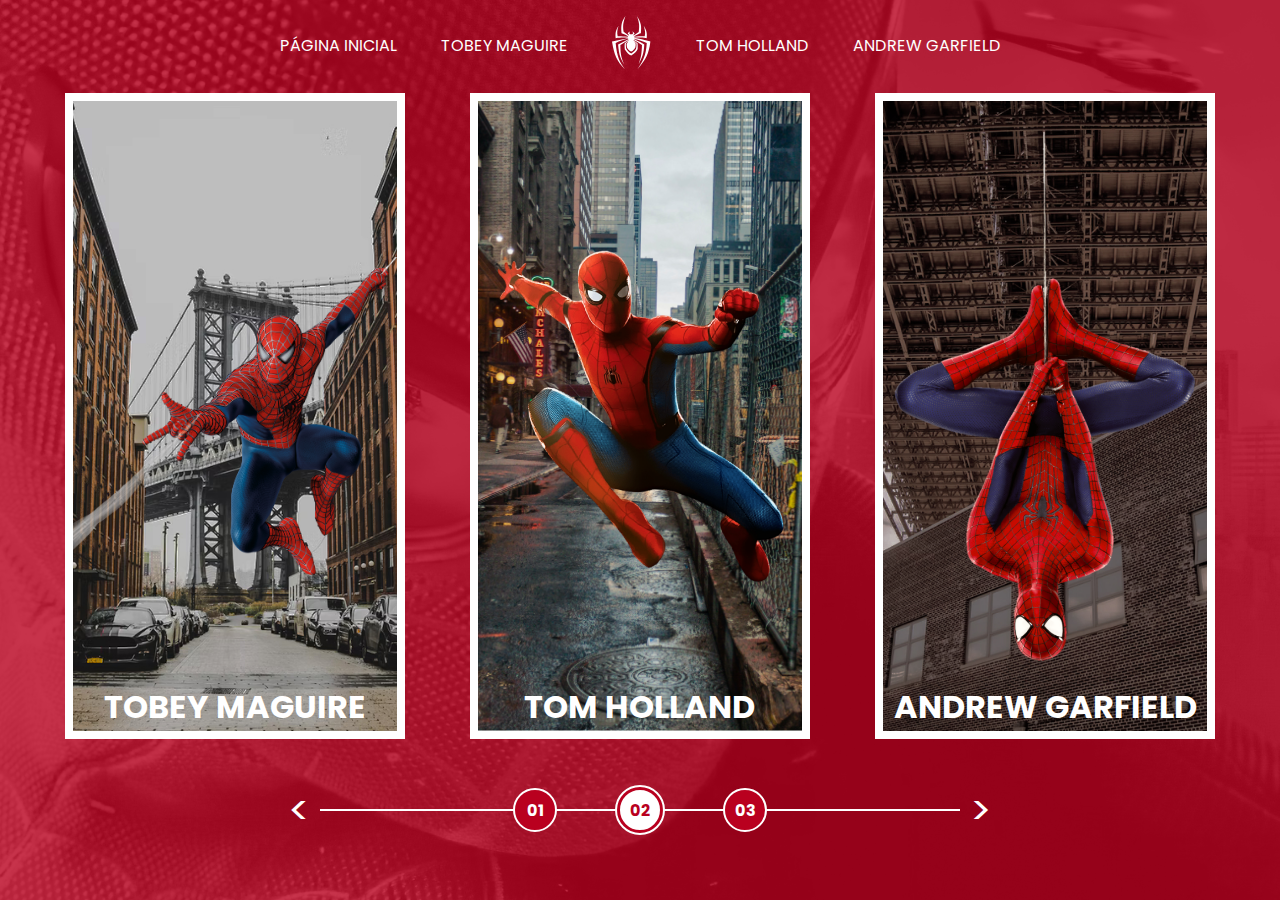
==== index.html @ ee90ee9b "Home page live 01" ====
<!DOCTYPE html>
<html lang="pt-br">
<head>
  <meta charset="UTF-8">
  <meta http-equiv="X-UA-Compatible" content="IE=edge">
  <meta name="viewport" content="width=device-width, initial-scale=1.0">
  <link rel="stylesheet" href="/assets/css/home-page-styles.css">
  <script defer src="/assets/scripts/card-hover-animation.js"></script>
  <title>Spider Man | Multiverso</title>
</head>
<body>
  <nav class="s-menu">
    <ul>
      <li class="s-menu__item">
        <a href="/" class="s-menu__link">Página Inicial</a>
      </li>
      <li class="s-menu__item">
        <a href="#" class="s-menu__link">Tobey Maguire</a>
      </li>
      <li class=" s-menu__item s-menu__icon">
        <img src="/assets/images/icons/spider.svg" alt="Spider-Man Multiverse">
      </li>
      <li class="s-menu__item">
        <a href="#" class="s-menu__link">Tom Holland</a>
      </li>
      <li class="s-menu__item">
        <a href="#" class="s-menu__link">Andrew Garfield</a>
      </li>
    </ul>
  </nav>
  <div class="s-container">
    <a href="./pages/tobey-maguire/spiderman1.html" id="spider-man-01" class="s-card">
      <img class="s-card__background" src="/assets/images/pic-sm-bg-01.jpg">
      <img class="s-card__image" src="/assets/images/spider-man-01.png" alt="Tobey Maguire">
      <h2 class="s-card__title">Tobey Maguire</h2>
    </a>
    <a href="./pages/tom-holland/spiderman1.html" id="spider-man-02" class="s-card">
      <img class="s-card__background" src="/assets/images/pic-sm-bg-02.jpg">
      <img class="s-card__image" src="/assets/images/spider-man-02.png" alt="Tom Holland">
      <h2 class="s-card__title">Tom Holland</h2>
    </a>
    <a href="./pages/andrew-garfield/spiderman1.html" id="spider-man-03" class="s-card">
      <img class="s-card__background" src="/assets/images/pic-sm-bg-03.jpg">
      <img class="s-card__image" src="/assets/images/spider-man-03.png" alt="Andrew Garfield">
      <h2 class="s-card__title">Andrew Garfield</h2>
    </a>
  </div>
  <div class="s-controller">
    <div class="s-controller__button">
      01
    </div>
    <div class="s-controller__button s-controller__button--active">
      02
    </div>
    <div class="s-controller__button">
      03
    </div>
    <div class="s-controller__line"></div>
  </div>
</body>
</html>
---- assets/css/home-page-styles.css ----
@import url('/assets/css/reset.css');
@import url('/assets/css/global.css');

body {
  background-color: var(--primary-color);
}

body::before {
  content: "";
  background-image: url('/assets/images/spider-man-background.jpg');
  background-repeat: no-repeat;
  background-position: center;
  background-size: cover;
  width: 100%;
  height: 100%;
  position: absolute;
  opacity: .2;
  transition: background-image 1s ease-in-out, opacity 1s ease-in-out;
}

.s-menu {
  padding: 1rem 0;
  width: 100%;
  text-align: center;
  position: relative;
}

.s-menu__item {
  display: inline-block;
  text-transform: uppercase;
  margin: 0 1.25rem;
}

.s-menu__icon {
  width: 2.5rem;
  margin: 0 1.25rem;
  vertical-align: middle;
}


.s-menu__link {
  text-decoration: none;
}

.s-container {
  position: relative;
  display: flex;
  /*flex-direction: row;*/
  align-items: center;
  justify-content: space-evenly;
}


.s-card {
  border: 0.5rem solid white;
  width: calc(100% / 3 - 8%);
  height: 70vh;
  position: relative;
  transition: background-color 1s ease-in-out, filter .5s ease-in-out;
}


.s-card__background {
  width: 100%;
  height: 100%;
  object-fit: cover;
  position: absolute;
  opacity: 1;
  transition: opacity 1s ease-in-out; 
}

.s-card__image {
  width: 100%;
  height: 100%;
  object-fit: contain;
  transition: 1s ease-in-out;
  position: relative;
}

.s-card__title {
  font-size: 2rem;
  text-transform: uppercase;
  text-align: center;
  position: absolute;
  width: 100%;
  bottom: 0;
  transition: bottom 1s ease-in-out;
}

.s-controller {
  position: relative;
  display: flex;
  justify-content: center;
  align-items: center;
  margin-top: 3rem;
}

.s-controller__button {
  display: flex;
  align-items: center;
  justify-content: center;
  width: 2.5rem;
  height: 2.5rem;
  border: 2px solid white;
  border-radius: 50%;
  background-color: var(--primary-color);
  text-align: center;
  font-size: 1rem;
  font-weight: bold;
  cursor: pointer;
  transition: transform 0.3s ease-in-out; 
  z-index: 1;
}

.s-controller__line {
  background-color: white;
  width: 50%;
  height: 2px;
  position: absolute;
}

.s-controller__button:nth-child(2) {
  margin: 0 3.75rem;
}

.s-controller__button:hover {
  transform: scale(1.1);
}

.s-controller__button--active {
  color: var(--primary-color);
  background-color: white;
  border: 3px solid var(--primary-color);
  outline: 2px solid white;
}



.s-controller__line::before {
  content: "<";
  left: -2rem;
}

.s-controller__line::after {
  content: ">";
  right: -2rem;
}

.s-controller__line::before, .s-controller__line::after {
  font-size: 2.5rem;
  position: absolute;
  bottom: -1.8rem;
}

/* Hover Animation */

.s-card--hovered .s-card__background {
  cursor: pointer;
  opacity: 0;
}

.s-card--hovered .s-card__image {
  transform: scale(1.4);
  filter: drop-shadow(30px 10px 4px rgba(0, 0, 0, .5));
}

.s-card--hovered .s-card__title {
  bottom: 50%;
}

body#spider-man-01-hovered::before {
  background-image: url('/assets/images/pic-sm-bg-01.jpg');
}

body#spider-man-02-hovered::before {
  background-image: url('/assets/images/pic-sm-bg-02.jpg');
}

body#spider-man-03-hovered::before {
  background-image: url('/assets/images/pic-sm-bg-03.jpg');
}

body[id^="spider-man-"]::before {
  opacity: 1;
}

body[id^="spider-man-"] .s-card:not(.s-card--hovered) {
  filter: grayscale(100%);
}
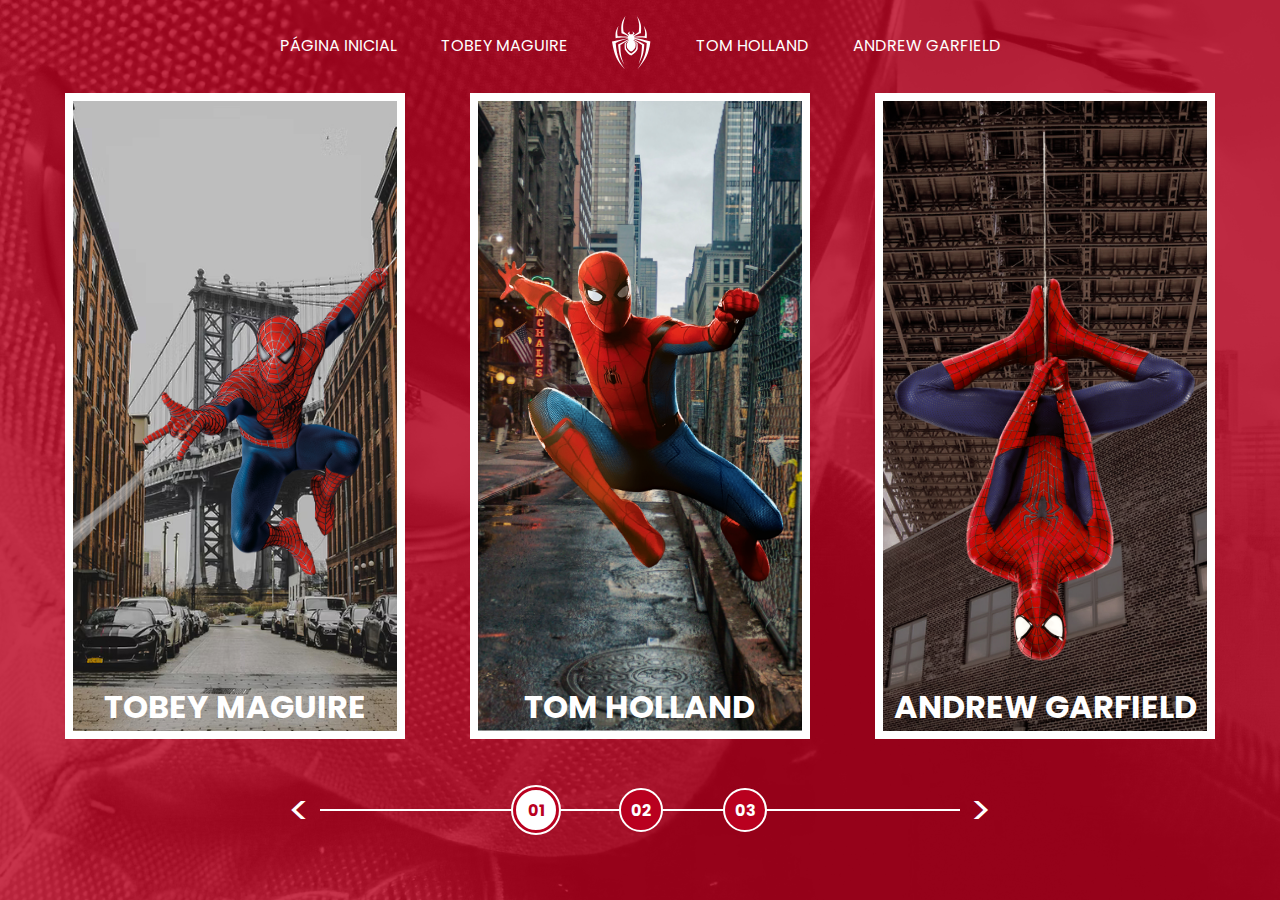
==== commit 847c838a: "Changed the icon in home-page-styles" ====
--- a/index.html
+++ b/index.html
@@ -46,10 +46,10 @@
     </a>
   </div>
   <div class="s-controller">
-    <div class="s-controller__button">
+    <div class="s-controller__button s-controller__button--active">
       01
     </div>
-    <div class="s-controller__button s-controller__button--active">
+    <div class="s-controller__button ">
       02
     </div>
     <div class="s-controller__button">
--- a/assets/css/home-page-styles.css
+++ b/assets/css/home-page-styles.css
@@ -130,8 +130,8 @@
 .s-controller__button--active {
   color: var(--primary-color);
   background-color: white;
-  border: 3px solid var(--primary-color);
-  outline: 2px solid white;
+  border: 0.1875rem solid var(--primary-color);
+  outline: 0.125rem solid white;
 }
 
 
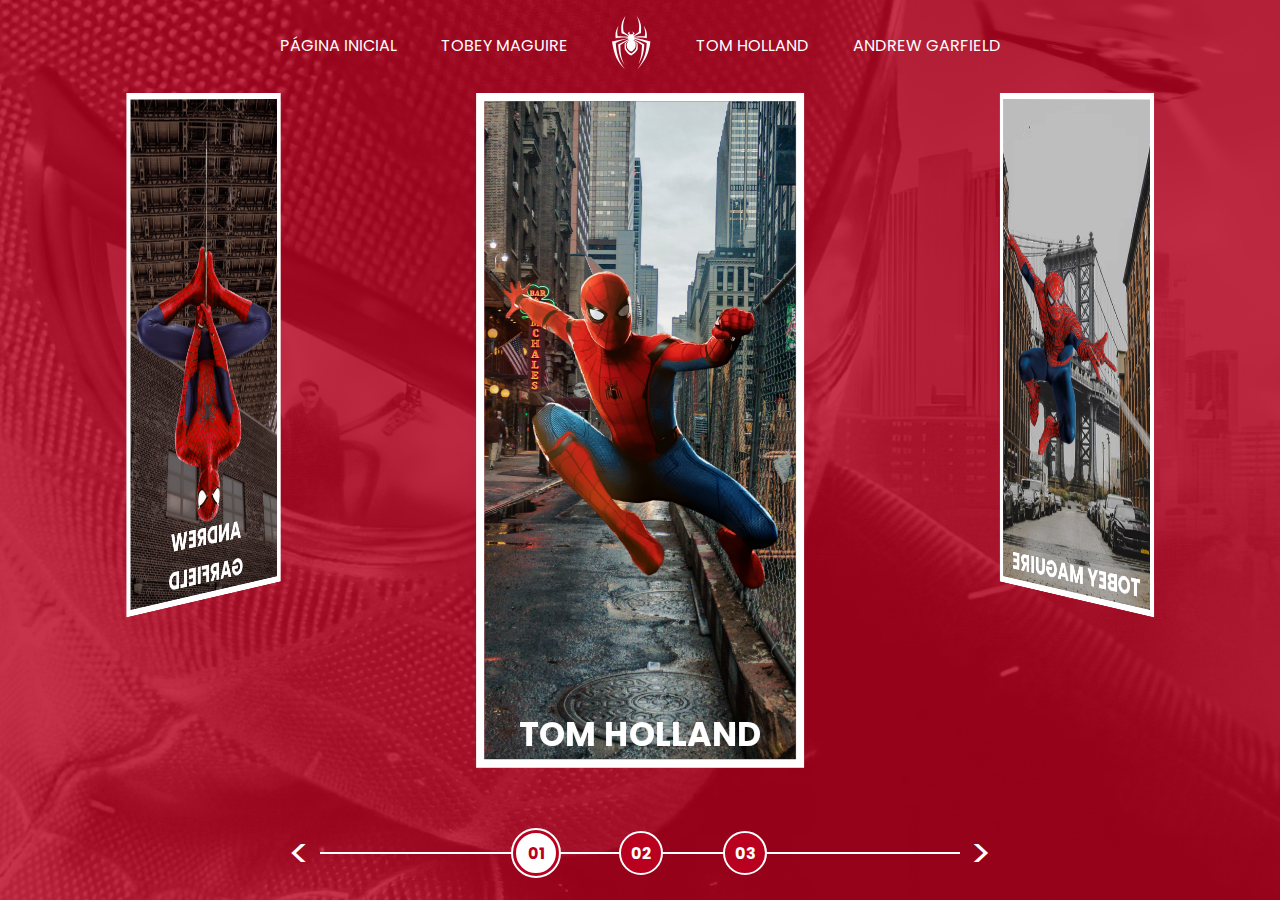
==== commit ea0c2310: "I made modification in the photos and created a carousel 3D" ====
--- a/index.html
+++ b/index.html
@@ -5,7 +5,8 @@
   <meta http-equiv="X-UA-Compatible" content="IE=edge">
   <meta name="viewport" content="width=device-width, initial-scale=1.0">
   <link rel="stylesheet" href="/assets/css/home-page-styles.css">
-  <script defer src="/assets/scripts/card-hover-animation.js"></script>
+  <link rel="shortcut icon" href="./assets/images/icons/spider.svg" type="image/x-icon">
+  <script defer src="/assets/scripts/script.js"></script>
   <title>Spider Man | Multiverso</title>
 </head>
 <body>
@@ -29,30 +30,32 @@
     </ul>
   </nav>
   <div class="s-container">
-    <a href="./pages/tobey-maguire/spiderman1.html" id="spider-man-01" class="s-card">
-      <img class="s-card__background" src="/assets/images/pic-sm-bg-01.jpg">
-      <img class="s-card__image" src="/assets/images/spider-man-01.png" alt="Tobey Maguire">
-      <h2 class="s-card__title">Tobey Maguire</h2>
-    </a>
-    <a href="./pages/tom-holland/spiderman1.html" id="spider-man-02" class="s-card">
-      <img class="s-card__background" src="/assets/images/pic-sm-bg-02.jpg">
-      <img class="s-card__image" src="/assets/images/spider-man-02.png" alt="Tom Holland">
-      <h2 class="s-card__title">Tom Holland</h2>
-    </a>
-    <a href="./pages/andrew-garfield/spiderman1.html" id="spider-man-03" class="s-card">
-      <img class="s-card__background" src="/assets/images/pic-sm-bg-03.jpg">
-      <img class="s-card__image" src="/assets/images/spider-man-03.png" alt="Andrew Garfield">
-      <h2 class="s-card__title">Andrew Garfield</h2>
-    </a>
+    <div class="s-card-carousel" style="transform: translateZ(-40vw) rotateY(0deg);">
+      <a href="./pages/tom-holland/spiderman1.html" id="spider-man-01" class="s-card">
+        <img class="s-card__background" src="/assets/images/pic-sm-bg-01.jpg">
+        <img class="s-card__image" src="/assets/images/spider-man-01.png" alt="Tom Holland">
+        <h2 class="s-card__title">Tom Holland</h2>
+      </a>
+      <a href="./pages/tobey-maguire/spiderman1.html" id="spider-man-02" class="s-card">
+        <img class="s-card__background" src="/assets/images/pic-sm-bg-02.jpg">
+        <img class="s-card__image" src="/assets/images/spider-man-02.png" alt="Tobey Maguire">
+        <h2 class="s-card__title">Tobey Maguire</h2>
+      </a>
+      <a href="./pages/andrew-garfield/spiderman1.html" id="spider-man-03" class="s-card">
+        <img class="s-card__background" src="/assets/images/pic-sm-bg-03.jpg">
+        <img class="s-card__image" src="/assets/images/spider-man-03.png" alt="Andrew Garfield">
+        <h2 class="s-card__title">Andrew Garfield</h2>
+      </a>
+    </div>
   </div>
   <div class="s-controller">
-    <div class="s-controller__button s-controller__button--active">
+    <div id="1" onclick="selectCarouselItem(this)" class="s-controller__button s-controller__button--active">
       01
     </div>
-    <div class="s-controller__button ">
+    <div id="2" onclick="selectCarouselItem(this)" class="s-controller__button ">
       02
     </div>
-    <div class="s-controller__button">
+    <div id="3" onclick="selectCarouselItem(this)" class="s-controller__button">
       03
     </div>
     <div class="s-controller__line"></div>
--- a/assets/css/home-page-styles.css
+++ b/assets/css/home-page-styles.css
@@ -48,17 +48,29 @@
   /*flex-direction: row;*/
   align-items: center;
   justify-content: space-evenly;
+  perspective: 3000px;
 }
 
 
 .s-card {
   border: 0.5rem solid white;
-  width: calc(100% / 3 - 8%);
+  width: 100%;
   height: 70vh;
-  position: relative;
+  position: absolute;
   transition: background-color 1s ease-in-out, filter .5s ease-in-out;
 }
 
+.s-card:nth-child(1) {
+  transform: rotateY(0deg) translateZ(50vw);
+}
+
+.s-card:nth-child(2) {
+  transform: rotateY(120deg) translateZ(50vw);
+}
+
+.s-card:nth-child(3) {
+  transform: rotateY(240deg) translateZ(50vw);
+}
 
 .s-card__background {
   width: 100%;
@@ -88,11 +100,13 @@
 }
 
 .s-controller {
-  position: relative;
+  position: absolute;
   display: flex;
   justify-content: center;
   align-items: center;
   margin-top: 3rem;
+  bottom: 1.5rem;
+  width: 100%;
 }
 
 .s-controller__button {
@@ -134,8 +148,6 @@
   outline: 0.125rem solid white;
 }
 
-
-
 .s-controller__line::before {
   content: "<";
   left: -2rem;
@@ -186,4 +198,12 @@
 
 body[id^="spider-man-"] .s-card:not(.s-card--hovered) {
   filter: grayscale(100%);
+}
+
+.s-card-carousel {
+  display: flex;
+  justify-content: center;
+  width: calc(100vw/ 3 - 10%);
+  transform-style: preserve-3d;
+  transition: transform 0.4s ease-in;
 }